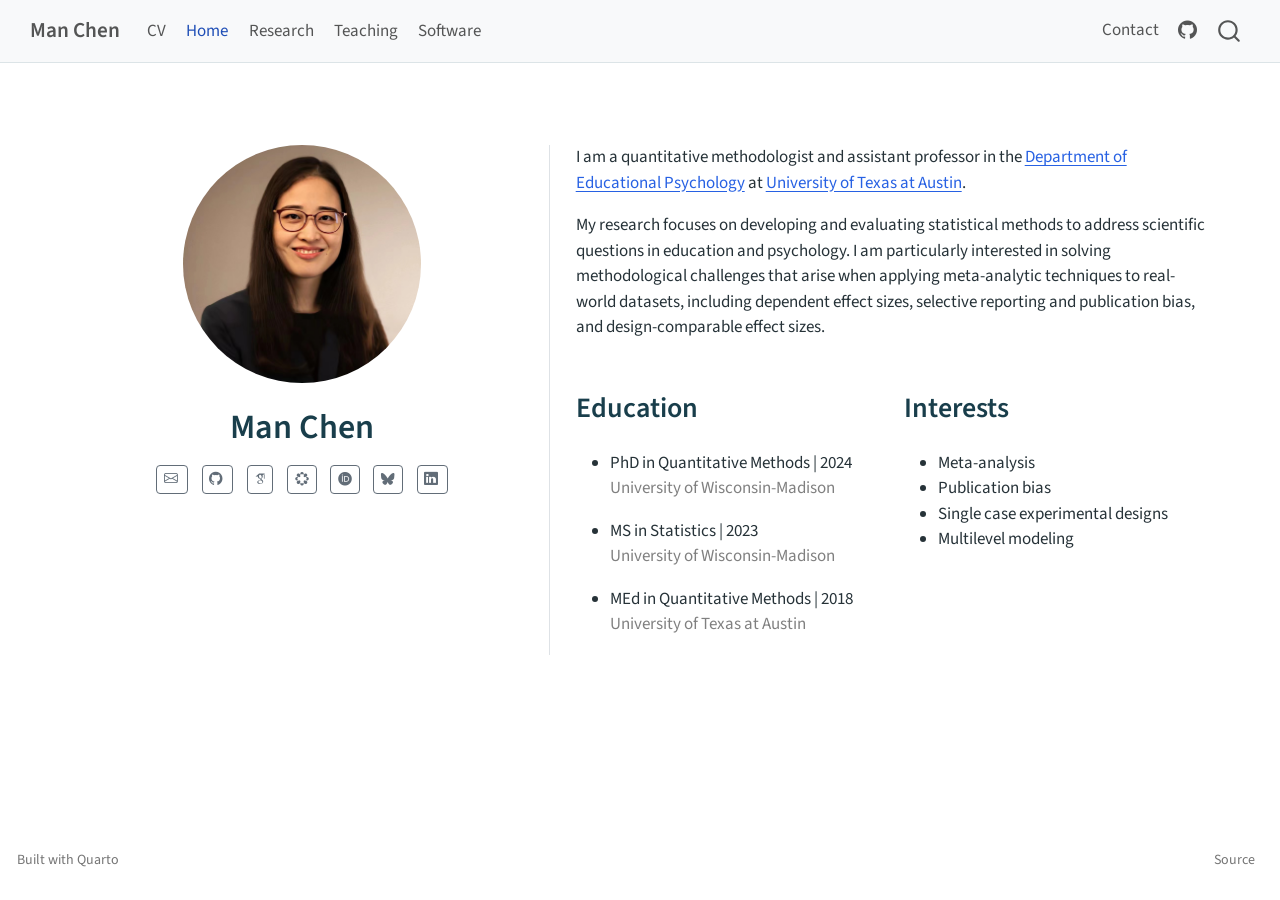
==== docs/index.html @ af0bc35f "Building the website." ====
<!DOCTYPE html>
<html xmlns="http://www.w3.org/1999/xhtml" lang="en" xml:lang="en"><head>

<meta charset="utf-8">
<meta name="generator" content="quarto-1.10.18">

<meta name="viewport" content="width=device-width, initial-scale=1.0, user-scalable=yes">


<title>Man Chen</title>
<style>
/* Default styles provided by pandoc.
** See https://pandoc.org/MANUAL.html#variables-for-html for config info.
*/
span.smallcaps{font-variant: small-caps;}
div.columns{display: flex; gap: 1.5em;}
div.column{flex: auto;}
@media screen {
div.columns{gap: min(4vw, 1.5em);}
div.column{overflow-x: auto;}
}
div.hanging-indent{margin-left: 1.5em; text-indent: -1.5em;}
ul.task-list{list-style: none;}
ul.task-list li input[type="checkbox"] {
  width: 0.8em;
  margin: 0 0.8em 0.2em -1em; /* quarto-specific, see https://github.com/quarto-dev/quarto-cli/issues/4556 */ 
  vertical-align: middle;
}
</style>


<script src="site_libs/quarto-nav/quarto-nav.js"></script>
<script src="site_libs/quarto-nav/headroom.min.js"></script>
<script src="site_libs/clipboard/clipboard.min.js"></script>
<script src="site_libs/quarto-search/autocomplete.umd.js"></script>
<script src="site_libs/quarto-search/fuse.min.js"></script>
<script src="site_libs/quarto-search/quarto-search.js"></script>
<meta name="quarto:offset" content="./">
<script src="site_libs/quarto-html/quarto.js" type="module"></script>
<script src="site_libs/quarto-html/tabsets/tabsets.js" type="module"></script>
<script src="site_libs/quarto-html/popper.min.js"></script>
<script src="site_libs/quarto-html/tippy.umd.min.js"></script>
<link href="site_libs/quarto-html/tippy.css" rel="stylesheet">
<link href="site_libs/quarto-html/quarto-syntax-highlighting-64a204ab8560d761af7679ceaba22944.css" rel="stylesheet" id="quarto-text-highlighting-styles">
<script src="site_libs/bootstrap/bootstrap.min.js"></script>
<link href="site_libs/bootstrap/bootstrap-icons.css" rel="stylesheet">
<link href="site_libs/bootstrap/bootstrap-ea1971949f186b5d7ecce1fd3cf000e4.min.css" rel="stylesheet" append-hash="true" id="quarto-bootstrap" data-mode="light">
<link href="site_libs/quarto-contrib/academicons-1.9.4/all.css" rel="stylesheet">
<link href="site_libs/quarto-contrib/academicons-1.9.4/size.css" rel="stylesheet">
<link href="site_libs/quarto-contrib/fontawesome6-6.7.2/all.min.css" rel="stylesheet">
<link href="site_libs/quarto-contrib/fontawesome6-6.7.2/latex-fontsize.css" rel="stylesheet">
<script id="quarto-search-options" type="application/json">{
  "location": "navbar",
  "copy-button": false,
  "collapse-after": 3,
  "panel-placement": "end",
  "type": "overlay",
  "limit": 50,
  "keyboard-shortcut": [
    "f",
    "/",
    "s"
  ],
  "show-item-context": false,
  "language": {
    "search-no-results-text": "No results",
    "search-matching-documents-text": "matching documents",
    "search-copy-link-title": "Copy link to search",
    "search-hide-matches-text": "Hide additional matches",
    "search-more-match-text": "more match in this document",
    "search-more-matches-text": "more matches in this document",
    "search-clear-button-title": "Clear",
    "search-text-placeholder": "",
    "search-detached-cancel-button-title": "Cancel",
    "search-submit-button-title": "Submit",
    "search-label": "Search"
  }
}</script>


<link rel="stylesheet" href="styles.css">
</head>

<body class="nav-fixed quarto-light">

<div id="quarto-search-results"></div>
  <header id="quarto-header" class="headroom fixed-top">
    <nav class="navbar navbar-expand-lg " data-bs-theme="dark">
      <div class="navbar-container container-fluid">
      <div class="navbar-brand-container mx-auto">
    <a class="navbar-brand" href="./index.html">
    <span class="navbar-title">Man Chen</span>
    </a>
  </div>
            <div id="quarto-search" class="" title="Search"></div>
          <button class="navbar-toggler" type="button" data-bs-toggle="collapse" data-bs-target="#navbarCollapse" aria-controls="navbarCollapse" role="menu" aria-expanded="false" aria-label="Toggle navigation" onclick="if (window.quartoToggleHeadroom) { window.quartoToggleHeadroom(); }">
  <span class="navbar-toggler-icon"></span>
</button>
          <div class="collapse navbar-collapse" id="navbarCollapse">
            <ul class="navbar-nav navbar-nav-scroll me-auto">
  <li class="nav-item">
    <a class="nav-link" href="./files/Chen-CV-Github.pdf"> 
<span class="menu-text">CV</span></a>
  </li>  
  <li class="nav-item">
    <a class="nav-link active" href="./index.html" aria-current="page"> 
<span class="menu-text">Home</span></a>
  </li>  
  <li class="nav-item">
    <a class="nav-link" href="./publications/index.html"> 
<span class="menu-text">Research</span></a>
  </li>  
  <li class="nav-item">
    <a class="nav-link" href="./teaching/index.html"> 
<span class="menu-text">Teaching</span></a>
  </li>  
  <li class="nav-item">
    <a class="nav-link" href="./software/index.html"> 
<span class="menu-text">Software</span></a>
  </li>  
</ul>
            <ul class="navbar-nav navbar-nav-scroll ms-auto">
  <li class="nav-item">
    <a class="nav-link" href="./contact.html"> 
<span class="menu-text">Contact</span></a>
  </li>  
  <li class="nav-item compact">
    <a class="nav-link" href="https://github.com/manchen07"> <i class="bi bi-github" role="img" aria-label="GitHub profile">
</i> 
<span class="menu-text"></span></a>
  </li>  
</ul>
          </div> <!-- /navcollapse -->
            <div class="quarto-navbar-tools">
</div>
      </div> <!-- /container-fluid -->
    </nav>
</header>
<!-- content -->
<div id="quarto-content" class="quarto-container page-columns page-rows-contents page-layout-full page-navbar">
<!-- sidebar -->
<!-- margin-sidebar -->
    
<!-- main -->
<main class="content column-page" id="quarto-document-content">




<div class="quarto-about-trestles column-page">
  <div class="about-entity">
    <img src="chen.jpg" class="about-image
  round " style="height: 14em; width: 14em;">
<header id="title-block-header" class="quarto-title-block default">
<div class="quarto-title">
<h1 class="title">Man Chen</h1>
</div>
<div class="quarto-title-meta column-page">
  </div>
</header>
    <div class="about-links">
  <a href="mailto:man.chen@austin.utexas.edu" class="about-link" rel="" target="">
    <i class="bi bi-envelope"></i>
     <span class="about-link-text"></span>
  </a>
  <a href="https://github.com/manchen07" class="about-link" rel="" target="">
    <i class="bi bi-github"></i>
     <span class="about-link-text"></span>
  </a>
  <a href="https://scholar.google.com/citations?user=p9uPycYAAAAJ" class="about-link" rel="" target="">
     <span class="about-link-text"><i class="ai  ai-google-scholar" aria-label="google-scholar"></i></span>
  </a>
  <a href="https://osf.io/cz7q9/" class="about-link" rel="" target="">
     <span class="about-link-text"><i class="ai  ai-osf" aria-label="osf"></i></span>
  </a>
  <a href="https://orcid.org/0000-0002-8202-393X" class="about-link" rel="" target="">
     <span class="about-link-text"><i class="ai  ai-orcid" aria-label="orcid"></i></span>
  </a>
  <a href="https://bsky.app/profile/man-chen.bsky.social" class="about-link" rel="" target="">
     <span class="about-link-text"><i class="fa-brands fa-bluesky" aria-label="bluesky"></i></span>
  </a>
  <a href="https://www.linkedin.com/in/man-chen-256b32138" class="about-link" rel="" target="">
    <i class="bi bi-linkedin"></i>
     <span class="about-link-text"></span>
  </a>
</div>
  </div>
  <div class="about-contents"><div id="about">
<p>I am a quantitative methodologist and assistant professor in the <a href="https://education.utexas.edu/departments/educational-psychology/">Department of Educational Psychology</a> at <a href="https://www.utexas.edu/">University of Texas at Austin</a>.</p>
<p>My research focuses on developing and evaluating statistical methods to address scientific questions in education and psychology. I am particularly interested in solving methodological challenges that arise when applying meta-analytic techniques to real-world datasets, including dependent effect sizes, selective reporting and publication bias, and design-comparable effect sizes.</p>
<div class="grid">
<section id="education" class="level2 g-col-6">
<h2 data-anchor-id="education">Education</h2>
<ul>
<li><p>PhD in Quantitative Methods | 2024 <br> <span style="color:gray;">University of Wisconsin-Madison</span></p></li>
<li><p>MS in Statistics | 2023 <br> <span style="color:gray;">University of Wisconsin-Madison</span></p></li>
<li><p>MEd in Quantitative Methods | 2018 <br> <span style="color:gray;">University of Texas at Austin</span></p></li>
</ul>
</section>
<section id="interests" class="level2 g-col-6">
<h2 data-anchor-id="interests">Interests</h2>
<ul>
<li>Meta-analysis</li>
<li>Publication bias</li>
<li>Single case experimental designs</li>
<li>Multilevel modeling</li>
</ul>
</section>
</div>
</div></div>
</div>





</main> <!-- /main -->
<script id="quarto-html-after-body" type="application/javascript">
  window.document.addEventListener("DOMContentLoaded", function (event) {
    const isCodeAnnotation = (el) => {
      for (const clz of el.classList) {
        if (clz.startsWith('code-annotation-')) {                     
          return true;
        }
      }
      return false;
    }
    const onCopySuccess = function(e) {
      // button target
      const button = e.trigger;
      // don't keep focus
      button.blur();
      // flash "checked"
      button.classList.add('code-copy-button-checked');
      var currentTitle = button.getAttribute("title");
      button.setAttribute("title", "Copied!");
      let tooltip;
      if (window.bootstrap) {
        button.setAttribute("data-bs-toggle", "tooltip");
        button.setAttribute("data-bs-placement", "left");
        button.setAttribute("data-bs-title", "Copied!");
        tooltip = new bootstrap.Tooltip(button, 
          { trigger: "manual", 
            customClass: "code-copy-button-tooltip",
            offset: [0, -8]});
        tooltip.show();    
      }
      setTimeout(function() {
        if (tooltip) {
          tooltip.hide();
          button.removeAttribute("data-bs-title");
          button.removeAttribute("data-bs-toggle");
          button.removeAttribute("data-bs-placement");
        }
        button.setAttribute("title", currentTitle);
        button.classList.remove('code-copy-button-checked');
      }, 1000);
      // clear code selection
      e.clearSelection();
    }
    const getTextToCopy = function(trigger) {
      const outerScaffold = trigger.parentElement.cloneNode(true);
      const codeEl = outerScaffold.querySelector('code');
      for (const childEl of codeEl.children) {
        if (isCodeAnnotation(childEl)) {
          childEl.remove();
        }
      }
      return codeEl.innerText;
    }
    const clipboard = new window.ClipboardJS('.code-copy-button:not([data-in-quarto-modal])', {
      text: getTextToCopy
    });
    clipboard.on('success', onCopySuccess);
    if (window.document.getElementById('quarto-embedded-source-code-modal')) {
      const clipboardModal = new window.ClipboardJS('.code-copy-button[data-in-quarto-modal]', {
        text: getTextToCopy,
        container: window.document.getElementById('quarto-embedded-source-code-modal')
      });
      clipboardModal.on('success', onCopySuccess);
    }
      var localhostRegex = new RegExp(/^(?:http|https):\/\/localhost\:?[0-9]*\//);
      var mailtoRegex = new RegExp(/^mailto:/);
        var filterRegex = new RegExp("https:\/\/manchen07\.github\.io\/manchen\/");
      var isInternal = (href) => {
          return filterRegex.test(href) || localhostRegex.test(href) || mailtoRegex.test(href);
      }
      // Inspect non-navigation links and adorn them if external
     var links = window.document.querySelectorAll('a[href]:not(.nav-link):not(.navbar-brand):not(.toc-action):not(.sidebar-link):not(.sidebar-item-toggle):not(.pagination-link):not(.no-external):not([aria-hidden]):not(.dropdown-item):not(.quarto-navigation-tool):not(.about-link)');
      for (var i=0; i<links.length; i++) {
        const link = links[i];
        if (!isInternal(link.href)) {
          // undo the damage that might have been done by quarto-nav.js in the case of
          // links that we want to consider external
          if (link.dataset.originalHref !== undefined) {
            link.href = link.dataset.originalHref;
          }
            // target, if specified
            link.setAttribute("target", "_blank");
            if (link.getAttribute("rel") === null) {
              link.setAttribute("rel", "noopener");
            }
        }
      }
    function tippyHover(el, contentFn, onTriggerFn, onUntriggerFn) {
      const config = {
        allowHTML: true,
        maxWidth: 500,
        delay: 100,
        arrow: false,
        appendTo: function(el) {
            return el.parentElement;
        },
        interactive: true,
        interactiveBorder: 10,
        theme: 'quarto',
        placement: 'bottom-start',
      };
      if (contentFn) {
        config.content = contentFn;
      }
      if (onTriggerFn) {
        config.onTrigger = onTriggerFn;
      }
      if (onUntriggerFn) {
        config.onUntrigger = onUntriggerFn;
      }
      window.tippy(el, config); 
    }
    const noterefs = window.document.querySelectorAll('a[role="doc-noteref"]');
    for (var i=0; i<noterefs.length; i++) {
      const ref = noterefs[i];
      tippyHover(ref, function() {
        // use id or data attribute instead here
        let href = ref.getAttribute('data-footnote-href') || ref.getAttribute('href');
        try { href = new URL(href).hash; } catch {}
        const id = href.replace(/^#\/?/, "");
        const note = window.document.getElementById(id);
        if (note) {
          return note.innerHTML;
        } else {
          return "";
        }
      });
    }
    const xrefs = window.document.querySelectorAll('a.quarto-xref');
    const processXRef = (id, note) => {
      // Strip column container classes
      const stripColumnClz = (el) => {
        el.classList.remove("page-full", "page-columns");
        if (el.children) {
          for (const child of el.children) {
            stripColumnClz(child);
          }
        }
      }
      stripColumnClz(note)
      if (id === null || id.startsWith('sec-')) {
        // Special case sections, only their first couple elements
        const container = document.createElement("div");
        if (note.children && note.children.length > 2) {
          container.appendChild(note.children[0].cloneNode(true));
          for (let i = 1; i < note.children.length; i++) {
            const child = note.children[i];
            if (child.tagName === "P" && child.innerText === "") {
              continue;
            } else {
              container.appendChild(child.cloneNode(true));
              break;
            }
          }
          if (window.Quarto?.typesetMath) {
            window.Quarto.typesetMath(container);
          }
          return container.innerHTML
        } else {
          if (window.Quarto?.typesetMath) {
            window.Quarto.typesetMath(note);
          }
          return note.innerHTML;
        }
      } else {
        // Remove any anchor links if they are present
        const anchorLink = note.querySelector('a.anchorjs-link');
        if (anchorLink) {
          anchorLink.remove();
        }
        if (window.Quarto?.typesetMath) {
          window.Quarto.typesetMath(note);
        }
        if (note.classList.contains("callout")) {
          return note.outerHTML;
        } else {
          return note.innerHTML;
        }
      }
    }
    for (var i=0; i<xrefs.length; i++) {
      const xref = xrefs[i];
      tippyHover(xref, undefined, function(instance) {
        instance.disable();
        let url = xref.getAttribute('href');
        let hash = undefined; 
        if (url.startsWith('#')) {
          hash = url;
        } else {
          try { hash = new URL(url).hash; } catch {}
        }
        if (hash) {
          const id = hash.replace(/^#\/?/, "");
          const note = window.document.getElementById(id);
          if (note !== null) {
            try {
              const html = processXRef(id, note.cloneNode(true));
              instance.setContent(html);
            } finally {
              instance.enable();
              instance.show();
            }
          } else {
            // See if we can fetch this
            fetch(url.split('#')[0])
            .then(res => res.text())
            .then(html => {
              const parser = new DOMParser();
              const htmlDoc = parser.parseFromString(html, "text/html");
              const note = htmlDoc.getElementById(id);
              if (note !== null) {
                const html = processXRef(id, note);
                instance.setContent(html);
              } 
            }).finally(() => {
              instance.enable();
              instance.show();
            });
          }
        } else {
          // See if we can fetch a full url (with no hash to target)
          // This is a special case and we should probably do some content thinning / targeting
          fetch(url)
          .then(res => res.text())
          .then(html => {
            const parser = new DOMParser();
            const htmlDoc = parser.parseFromString(html, "text/html");
            const note = htmlDoc.querySelector('main.content');
            if (note !== null) {
              // This should only happen for chapter cross references
              // (since there is no id in the URL)
              // remove the first header
              if (note.children.length > 0 && note.children[0].tagName === "HEADER") {
                note.children[0].remove();
              }
              const html = processXRef(null, note);
              instance.setContent(html);
            } 
          }).finally(() => {
            instance.enable();
            instance.show();
          });
        }
      }, function(instance) {
      });
    }
        let selectedAnnoteEl;
        const selectorForAnnotation = ( cell, annotation) => {
          let cellAttr = 'data-code-cell="' + cell + '"';
          let lineAttr = 'data-code-annotation="' +  annotation + '"';
          const selector = 'span[' + cellAttr + '][' + lineAttr + ']';
          return selector;
        }
        const selectCodeLines = (annoteEl) => {
          const doc = window.document;
          const targetCell = annoteEl.getAttribute("data-target-cell");
          const targetAnnotation = annoteEl.getAttribute("data-target-annotation");
          const annoteSpan = window.document.querySelector(selectorForAnnotation(targetCell, targetAnnotation));
          const lines = annoteSpan.getAttribute("data-code-lines").split(",");
          const lineIds = lines.map((line) => {
            return targetCell + "-" + line;
          })
          let top = null;
          let height = null;
          let parent = null;
          if (lineIds.length > 0) {
              //compute the position of the single el (top and bottom and make a div)
              const el = window.document.getElementById(lineIds[0]);
              top = el.offsetTop;
              height = el.offsetHeight;
              parent = el.parentElement.parentElement;
            if (lineIds.length > 1) {
              const lastEl = window.document.getElementById(lineIds[lineIds.length - 1]);
              const bottom = lastEl.offsetTop + lastEl.offsetHeight;
              height = bottom - top;
            }
            if (top !== null && height !== null && parent !== null) {
              // cook up a div (if necessary) and position it 
              let div = window.document.getElementById("code-annotation-line-highlight");
              if (div === null) {
                div = window.document.createElement("div");
                div.setAttribute("id", "code-annotation-line-highlight");
                div.style.position = 'absolute';
                parent.appendChild(div);
              }
              div.style.top = top - 2 + "px";
              div.style.height = height + 4 + "px";
              div.style.left = 0;
              let gutterDiv = window.document.getElementById("code-annotation-line-highlight-gutter");
              if (gutterDiv === null) {
                gutterDiv = window.document.createElement("div");
                gutterDiv.setAttribute("id", "code-annotation-line-highlight-gutter");
                gutterDiv.style.position = 'absolute';
                const codeCell = window.document.getElementById(targetCell);
                const gutter = codeCell.querySelector('.code-annotation-gutter');
                gutter.appendChild(gutterDiv);
              }
              gutterDiv.style.top = top - 2 + "px";
              gutterDiv.style.height = height + 4 + "px";
            }
            selectedAnnoteEl = annoteEl;
          }
        };
        const unselectCodeLines = () => {
          const elementsIds = ["code-annotation-line-highlight", "code-annotation-line-highlight-gutter"];
          elementsIds.forEach((elId) => {
            const div = window.document.getElementById(elId);
            if (div) {
              div.remove();
            }
          });
          selectedAnnoteEl = undefined;
        };
          // Handle positioning of the toggle
      window.addEventListener(
        "resize",
        throttle(() => {
          elRect = undefined;
          if (selectedAnnoteEl) {
            selectCodeLines(selectedAnnoteEl);
          }
        }, 10)
      );
      function throttle(fn, ms) {
      let throttle = false;
      let timer;
        return (...args) => {
          if(!throttle) { // first call gets through
              fn.apply(this, args);
              throttle = true;
          } else { // all the others get throttled
              if(timer) clearTimeout(timer); // cancel #2
              timer = setTimeout(() => {
                fn.apply(this, args);
                timer = throttle = false;
              }, ms);
          }
        };
      }
        // Attach click handler to the DT
        const annoteDls = window.document.querySelectorAll('dt[data-target-cell]');
        for (const annoteDlNode of annoteDls) {
          annoteDlNode.addEventListener('click', (event) => {
            const clickedEl = event.target;
            if (clickedEl !== selectedAnnoteEl) {
              unselectCodeLines();
              const activeEl = window.document.querySelector('dt[data-target-cell].code-annotation-active');
              if (activeEl) {
                activeEl.classList.remove('code-annotation-active');
              }
              selectCodeLines(clickedEl);
              clickedEl.classList.add('code-annotation-active');
            } else {
              // Unselect the line
              unselectCodeLines();
              clickedEl.classList.remove('code-annotation-active');
            }
          });
        }
    const findCites = (el) => {
      const parentEl = el.parentElement;
      if (parentEl) {
        const cites = parentEl.dataset.cites;
        if (cites) {
          return {
            el,
            cites: cites.split(' ')
          };
        } else {
          return findCites(el.parentElement)
        }
      } else {
        return undefined;
      }
    };
    var bibliorefs = window.document.querySelectorAll('a[role="doc-biblioref"]');
    for (var i=0; i<bibliorefs.length; i++) {
      const ref = bibliorefs[i];
      const citeInfo = findCites(ref);
      if (citeInfo) {
        tippyHover(citeInfo.el, function() {
          var popup = window.document.createElement('div');
          citeInfo.cites.forEach(function(cite) {
            var citeDiv = window.document.createElement('div');
            citeDiv.classList.add('hanging-indent');
            citeDiv.classList.add('csl-entry');
            var biblioDiv = window.document.getElementById('ref-' + cite);
            if (biblioDiv) {
              citeDiv.innerHTML = biblioDiv.innerHTML;
            }
            popup.appendChild(citeDiv);
          });
          return popup.innerHTML;
        });
      }
    }
  });
  </script>
</div> <!-- /content -->
<footer class="footer">
  <div class="nav-footer">
    <div class="nav-footer-left">
<p>Built with Quarto</p>
</div>   
    <div class="nav-footer-center">
      &nbsp;
    </div>
    <div class="nav-footer-right">
      <ul class="footer-items list-unstyled">
    <li class="nav-item">
    <a class="nav-link" href="https://github.com/manchen07/manchen">
<p>Source</p>
</a>
  </li>  
</ul>
    </div>
  </div>
</footer>




</body></html>
---- docs/site_libs/quarto-html/tippy.css ----
.tippy-box[data-animation=fade][data-state=hidden]{opacity:0}[data-tippy-root]{max-width:calc(100vw - 10px)}.tippy-box{position:relative;background-color:#333;color:#fff;border-radius:4px;font-size:14px;line-height:1.4;white-space:normal;outline:0;transition-property:transform,visibility,opacity}.tippy-box[data-placement^=top]>.tippy-arrow{bottom:0}.tippy-box[data-placement^=top]>.tippy-arrow:before{bottom:-7px;left:0;border-width:8px 8px 0;border-top-color:initial;transform-origin:center top}.tippy-box[data-placement^=bottom]>.tippy-arrow{top:0}.tippy-box[data-placement^=bottom]>.tippy-arrow:before{top:-7px;left:0;border-width:0 8px 8px;border-bottom-color:initial;transform-origin:center bottom}.tippy-box[data-placement^=left]>.tippy-arrow{right:0}.tippy-box[data-placement^=left]>.tippy-arrow:before{border-width:8px 0 8px 8px;border-left-color:initial;right:-7px;transform-origin:center left}.tippy-box[data-placement^=right]>.tippy-arrow{left:0}.tippy-box[data-placement^=right]>.tippy-arrow:before{left:-7px;border-width:8px 8px 8px 0;border-right-color:initial;transform-origin:center right}.tippy-box[data-inertia][data-state=visible]{transition-timing-function:cubic-bezier(.54,1.5,.38,1.11)}.tippy-arrow{width:16px;height:16px;color:#333}.tippy-arrow:before{content:"";position:absolute;border-color:transparent;border-style:solid}.tippy-content{position:relative;padding:5px 9px;z-index:1}
---- docs/site_libs/quarto-html/quarto-syntax-highlighting-64a204ab8560d761af7679ceaba22944.css ----
/* quarto syntax highlight colors */
:root {
  --quarto-hl-ot-color: #003B4F;
  --quarto-hl-at-color: #657422;
  --quarto-hl-ss-color: #20794D;
  --quarto-hl-an-color: #5E5E5E;
  --quarto-hl-fu-color: #4758AB;
  --quarto-hl-st-color: #20794D;
  --quarto-hl-cf-color: #003B4F;
  --quarto-hl-op-color: #5E5E5E;
  --quarto-hl-er-color: #AD0000;
  --quarto-hl-bn-color: #AD0000;
  --quarto-hl-al-color: #AD0000;
  --quarto-hl-va-color: #111111;
  --quarto-hl-bu-color: inherit;
  --quarto-hl-ex-color: inherit;
  --quarto-hl-pp-color: #AD0000;
  --quarto-hl-in-color: #5E5E5E;
  --quarto-hl-vs-color: #20794D;
  --quarto-hl-wa-color: #5E5E5E;
  --quarto-hl-do-color: #5E5E5E;
  --quarto-hl-im-color: #00769E;
  --quarto-hl-ch-color: #20794D;
  --quarto-hl-dt-color: #AD0000;
  --quarto-hl-fl-color: #AD0000;
  --quarto-hl-co-color: #5E5E5E;
  --quarto-hl-cv-color: #5E5E5E;
  --quarto-hl-cn-color: #8f5902;
  --quarto-hl-sc-color: #5E5E5E;
  --quarto-hl-dv-color: #AD0000;
  --quarto-hl-kw-color: #003B4F;
}

/* other quarto variables */
:root {
  --quarto-font-monospace: SFMono-Regular, Menlo, Monaco, Consolas, "Liberation Mono", "Courier New", monospace;
}

/* syntax highlight based on Pandoc's rules */
pre > code.sourceCode > span {
  color: #003B4F;
}

code.sourceCode > span {
  color: #003B4F;
}

div.sourceCode,
div.sourceCode pre.sourceCode {
  color: #003B4F;
}

/* Normal */
code span {
  color: #003B4F;
}

/* Alert */
code span.al {
  color: #AD0000;
  font-style: inherit;
}

/* Annotation */
code span.an {
  color: #5E5E5E;
  font-style: inherit;
}

/* Attribute */
code span.at {
  color: #657422;
  font-style: inherit;
}

/* BaseN */
code span.bn {
  color: #AD0000;
  font-style: inherit;
}

/* BuiltIn */
code span.bu {
  font-style: inherit;
}

/* ControlFlow */
code span.cf {
  color: #003B4F;
  font-weight: bold;
  font-style: inherit;
}

/* Char */
code span.ch {
  color: #20794D;
  font-style: inherit;
}

/* Constant */
code span.cn {
  color: #8f5902;
  font-style: inherit;
}

/* Comment */
code span.co {
  color: #5E5E5E;
  font-style: inherit;
}

/* CommentVar */
code span.cv {
  color: #5E5E5E;
  font-style: italic;
}

/* Documentation */
code span.do {
  color: #5E5E5E;
  font-style: italic;
}

/* DataType */
code span.dt {
  color: #AD0000;
  font-style: inherit;
}

/* DecVal */
code span.dv {
  color: #AD0000;
  font-style: inherit;
}

/* Error */
code span.er {
  color: #AD0000;
  font-style: inherit;
}

/* Extension */
code span.ex {
  font-style: inherit;
}

/* Float */
code span.fl {
  color: #AD0000;
  font-style: inherit;
}

/* Function */
code span.fu {
  color: #4758AB;
  font-style: inherit;
}

/* Import */
code span.im {
  color: #00769E;
  font-style: inherit;
}

/* Information */
code span.in {
  color: #5E5E5E;
  font-style: inherit;
}

/* Keyword */
code span.kw {
  color: #003B4F;
  font-weight: bold;
  font-style: inherit;
}

/* Operator */
code span.op {
  color: #5E5E5E;
  font-style: inherit;
}

/* Other */
code span.ot {
  color: #003B4F;
  font-style: inherit;
}

/* Preprocessor */
code span.pp {
  color: #AD0000;
  font-style: inherit;
}

/* SpecialChar */
code span.sc {
  color: #5E5E5E;
  font-style: inherit;
}

/* SpecialString */
code span.ss {
  color: #20794D;
  font-style: inherit;
}

/* String */
code span.st {
  color: #20794D;
  font-style: inherit;
}

/* Variable */
code span.va {
  color: #111111;
  font-style: inherit;
}

/* VerbatimString */
code span.vs {
  color: #20794D;
  font-style: inherit;
}

/* Warning */
code span.wa {
  color: #5E5E5E;
  font-style: italic;
}

.prevent-inlining {
  content: "</";
}

/*# sourceMappingURL=9d8d5bb603a83b8298b89080a598c93b.css.map */
---- docs/site_libs/quarto-contrib/academicons-1.9.4/all.css ----
/*
 *  Academicons 1.9.4 by James Walsh (https://github.com/jpswalsh) and Katja Bercic (https://github.com/katjabercic)
 *  Fonts generated using FontForge - https://fontforge.org
 *  Square icons designed to be used alongside Font Awesome square icons - https://fortawesome.github.io/Font-Awesome/
 *  Licenses - Font: SIL OFL 1.1, CSS: MIT License
 */
@font-face {
  font-family: 'Academicons';
  font-style: normal;
  font-weight: 400;
  font-display: block;
  src: url('1e21o67/academicons.eot');
  src: url('1e21o67/academicons.eot') format('embedded-opentype'),
    url('1e21o67/academicons.ttf') format('truetype'),
    url('1e21o67/academicons.woff') format('woff'),
    url('1e21o67/academicons.svg') format('svg');
}

.ai {
  font-family: 'Academicons';
  font-weight: 400;
  -moz-osx-font-smoothing: grayscale;
  -webkit-font-smoothing: antialiased;
  display: inline-block;
  font-style: normal;
  font-variant: normal;
  text-rendering: auto;
  line-height: 1;
}

.ai-academia:before {
  content: "\e9af";
}

.ai-academia-square:before {
  content: "\e93d";
}

.ai-acclaim:before {
  content: "\e92e";
}

.ai-acclaim-square:before {
  content: "\e93a";
}

.ai-acm:before {
  content: "\e93c";
}

.ai-acm-square:before {
  content: "\e95d";
}

.ai-acmdl:before {
  content: "\e96a";
}

.ai-acmdl-square:before {
  content: "\e9d3";
}

.ai-ads:before {
  content: "\e9cb";
}

.ai-ads-square:before {
  content: "\e94a";
}

.ai-africarxiv:before {
  content: "\e91b";
}

.ai-africarxiv-square:before {
  content: "\e90b";
}

.ai-archive:before {
  content: "\e955";
}

.ai-archive-square:before {
  content: "\e956";
}

.ai-arxiv:before {
  content: "\e974";
}

.ai-arxiv-square:before {
  content: "\e9a6";
}

.ai-biorxiv:before {
  content: "\e9a2";
}

.ai-biorxiv-square:before {
  content: "\e98b";
}

.ai-ceur:before {
  content: "\e96d";
}

.ai-ceur-square:before {
  content: "\e92f";
}

.ai-ciencia-vitae:before {
  content: "\e912";
}

.ai-ciencia-vitae-square:before {
  content: "\e913";
}

.ai-clarivate:before {
  content: "\e924";
}

.ai-clarivate-square:before {
  content: "\e925";
}

.ai-closed-access:before {
  content: "\e942";
}

.ai-closed-access-square:before {
  content: "\e943";
}

.ai-conversation:before {
  content: "\e94c";
}

.ai-conversation-square:before {
  content: "\e915";
}

.ai-coursera:before {
  content: "\e95f";
}

.ai-coursera-square:before {
  content: "\e97f";
}

.ai-crossref:before {
  content: "\e918";
}

.ai-crossref-square:before {
  content: "\e919";
}

.ai-cv:before {
  content: "\e9a5";
}

.ai-cv-square:before {
  content: "\e90a";
}

.ai-datacite:before {
  content: "\e91c";
}

.ai-datacite-square:before {
  content: "\e91d";
}

.ai-dataverse:before {
  content: "\e9f7";
}

.ai-dataverse-square:before {
  content: "\e9e4";
}

.ai-dblp:before {
  content: "\e94f";
}

.ai-dblp-square:before {
  content: "\e93f";
}

.ai-depsy:before {
  content: "\e97a";
}

.ai-depsy-square:before {
  content: "\e94b";
}

.ai-doi:before {
  content: "\e97e";
}

.ai-doi-square:before {
  content: "\e98f";
}

.ai-dryad:before {
  content: "\e97c";
}

.ai-dryad-square:before {
  content: "\e98c";
}

.ai-elsevier:before {
  content: "\e961";
}

.ai-elsevier-square:before {
  content: "\e910";
}

.ai-figshare:before {
  content: "\e981";
}

.ai-figshare-square:before {
  content: "\e9e7";
}

.ai-google-scholar:before {
  content: "\e9d4";
}

.ai-google-scholar-square:before {
  content: "\e9f9";
}

.ai-hal:before {
  content: "\e92c";
}

.ai-hal-square:before {
  content: "\e92d";
}

.ai-hypothesis:before {
  content: "\e95a";
}

.ai-hypothesis-square:before {
  content: "\e95b";
}

.ai-ideas-repec:before {
  content: "\e9ed";
}

.ai-ideas-repec-square:before {
  content: "\e9f8";
}

.ai-ieee:before {
  content: "\e929";
}

.ai-ieee-square:before {
  content: "\e9b9";
}

.ai-impactstory:before {
  content: "\e9cf";
}

.ai-impactstory-square:before {
  content: "\e9aa";
}

.ai-inaturalist:before {
  content: "\e900";
}

.ai-inaturalist-square:before {
  content: "\e901";
}

.ai-inpn:before {
  content: "\e902";
}

.ai-inpn-square:before {
  content: "\e903";
}

.ai-inspire:before {
  content: "\e9e9";
}

.ai-inspire-square:before {
  content: "\e9fe";
}

.ai-isidore:before {
  content: "\e936";
}

.ai-isidore-square:before {
  content: "\e954";
}

.ai-isni:before {
  content: "\e957";
}

.ai-isni-square:before {
  content: "\e958";
}

.ai-jstor:before {
  content: "\e938";
}

.ai-jstor-square:before {
  content: "\e944";
}

.ai-lattes:before {
  content: "\e9b3";
}

.ai-lattes-square:before {
  content: "\e99c";
}

.ai-mathoverflow:before {
  content: "\e9f6";
}

.ai-mathoverflow-square:before {
  content: "\e97b";
}

.ai-mendeley:before {
  content: "\e9f0";
}

.ai-mendeley-square:before {
  content: "\e9f3";
}

.ai-moodle:before {
  content: "\e907";
}

.ai-moodle-square:before {
  content: "\e908";
}

.ai-mtmt:before {
  content: "\e950";
}

.ai-mtmt-square:before {
  content: "\e951";
}

.ai-nakala:before {
  content: "\e940";
}

.ai-nakala-square:before {
  content: "\e941";
}

.ai-obp:before {
  content: "\e92a";
}

.ai-obp-square:before {
  content: "\e92b";
}

.ai-open-access:before {
  content: "\e939";
}

.ai-open-access-square:before {
  content: "\e9f4";
}

.ai-open-data:before {
  content: "\e966";
}

.ai-open-data-square:before {
  content: "\e967";
}

.ai-open-materials:before {
  content: "\e968";
}

.ai-open-materials-square:before {
  content: "\e969";
}

.ai-openedition:before {
  content: "\e946";
}

.ai-openedition-square:before {
  content: "\e947";
}

.ai-orcid:before {
  content: "\e9d9";
}

.ai-orcid-square:before {
  content: "\e9c3";
}

.ai-osf:before {
  content: "\e9ef";
}

.ai-osf-square:before {
  content: "\e931";
}

.ai-overleaf:before {
  content: "\e914";
}

.ai-overleaf-square:before {
  content: "\e98d";
}

.ai-philpapers:before {
  content: "\e98a";
}

.ai-philpapers-square:before {
  content: "\e96f";
}

.ai-piazza:before {
  content: "\e99a";
}

.ai-piazza-square:before {
  content: "\e90c";
}

.ai-preregistered:before {
  content: "\e906";
}

.ai-preregistered-square:before {
  content: "\e96b";
}

.ai-protocols:before {
  content: "\e952";
}

.ai-protocols-square:before {
  content: "\e953";
}

.ai-psyarxiv:before {
  content: "\e90e";
}

.ai-psyarxiv-square:before {
  content: "\e90f";
}

.ai-publons:before {
  content: "\e937";
}

.ai-publons-square:before {
  content: "\e94e";
}

.ai-pubmed:before {
  content: "\e99f";
}

.ai-pubmed-square:before {
  content: "\e97d";
}

.ai-pubpeer:before {
  content: "\e922";
}

.ai-pubpeer-square:before {
  content: "\e923";
}

.ai-researcherid:before {
  content: "\e91a";
}

.ai-researcherid-square:before {
  content: "\e95c";
}

.ai-researchgate:before {
  content: "\e95e";
}

.ai-researchgate-square:before {
  content: "\e99e";
}

.ai-ror:before {
  content: "\e948";
}

.ai-ror-square:before {
  content: "\e949";
}

.ai-sci-hub:before {
  content: "\e959";
}

.ai-sci-hub-square:before {
  content: "\e905";
}

.ai-scirate:before {
  content: "\e98e";
}

.ai-scirate-square:before {
  content: "\e99d";
}

.ai-scopus:before {
  content: "\e91e";
}

.ai-scopus-square:before {
  content: "\e91f";
}

.ai-semantic-scholar:before {
  content: "\e96e";
}

.ai-semantic-scholar-square:before {
  content: "\e96c";
}

.ai-springer:before {
  content: "\e928";
}

.ai-springer-square:before {
  content: "\e99b";
}

.ai-ssrn:before {
  content: "\e916";
}

.ai-ssrn-square:before {
  content: "\e917";
}

.ai-stackoverflow:before {
  content: "\e920";
}

.ai-stackoverflow-square:before {
  content: "\e921";
}

.ai-viaf:before {
  content: "\e933";
}

.ai-viaf-square:before {
  content: "\e934";
}

.ai-wiley:before {
  content: "\e926";
}

.ai-wiley-square:before {
  content: "\e927";
}

.ai-zenodo:before {
  content: "\e911";
}

.ai-zotero:before {
  content: "\e962";
}

.ai-zotero-square:before {
  content: "\e932";
}

/*  Duplication of the FontAwesome style classes using 'ai' in place of 'fa'. */
.ai-lg {
  font-size: 1.33333em;
  line-height: 0.75em;
  vertical-align: -.0667em;
}

.ai-xs {
  font-size: .75em;
}

.ai-sm {
  font-size: .875em;
}

.ai-1x {
  font-size: 1em;
}

.ai-2x {
  font-size: 2em;
}

.ai-3x {
  font-size: 3em;
}

.ai-4x {
  font-size: 4em;
}

.ai-5x {
  font-size: 5em;
}

.ai-6x {
  font-size: 6em;
}

.ai-7x {
  font-size: 7em;
}

.ai-8x {
  font-size: 8em;
}

.ai-9x {
  font-size: 9em;
}

.ai-10x {
  font-size: 10em;
}

.ai-fw {
  text-align: center;
  width: 1.25em;
}

.ai-ul {
  list-style-type: none;
  margin-left: 2.5em;
  padding-left: 0;
}

.ai-ul>li {
  position: relative;
}

.ai-li {
  left: -2em;
  position: absolute;
  text-align: center;
  width: 2em;
  line-height: inherit;
}

.ai-border {
  border: solid 0.08em #eee;
  border-radius: .1em;
  padding: .2em .25em .15em;
}

.ai-pull-left {
  float: left;
}

.ai-pull-right {
  float: right;
}

.ai.ai-pull-left {
  margin-right: .3em;
}

.ai.ai-pull-right {
  margin-right: .3em;
}

.ai-stack {
  display: inline-block;
  height: 2em;
  line-height: 2em;
  position: relative;
  vertical-align: middle;
  width: 2.5em;
}

.ai-stack-1x,
.ai-stack-2x {
  left: 0;
  position: absolute;
  text-align: center;
  width: 100%;
}

.ai-stack-1x {
  line-height: inherit;
}

.ai-stack-2x {
  font-size: 2em;
}

.ai-inverse {
  color: #fff;
}
---- docs/site_libs/quarto-contrib/academicons-1.9.4/size.css ----
.ai-tiny {
  font-size: 0.5em;
}

.ai-scriptsize {
  font-size: 0.7em;
}

.ai-footnotesize {
  font-size: 0.8em;
}

.ai-small {
  font-size: 0.9em;
}

.ai-normalsize {
  font-size: 1em;
}

.ai-large {
  font-size: 1.2em;
}

.ai-Large {
  font-size: 1.5em;
}

.ai-LARGE {
  font-size: 1.75em;
}

.ai-huge {
  font-size: 2em;
}

.ai-Huge {
  font-size: 2.5em;
}

.ai-1x {
  font-size: 1em;
}

.ai-2x {
  font-size: 2em;
}

.ai-3x {
  font-size: 3em;
}

.ai-4x {
  font-size: 4em;
}

.ai-5x {
  font-size: 5em;
}

.ai-6x {
  font-size: 6em;
}

.ai-7x {
  font-size: 7em;
}

.ai-8x {
  font-size: 8em;
}

.ai-9x {
  font-size: 9em;
}

.ai-10x {
  font-size: 10em;
}

.ai-2xs {
  font-size: 0.625em;
  line-height: 0.1em;
  vertical-align: 0.225em;
}

.ai-xs {
  font-size: 0.75em;
  line-height: 0.08333em;
  vertical-align: 0.125em;
}

.ai-sm {
  font-size: 0.875em;
  line-height: 0.07143em;
  vertical-align: 0.05357em;
}

.ai-lg {
  font-size: 1.25em;
  line-height: 0.05em;
  vertical-align: -0.075em;
}

.ai-xl {
  font-size: 1.5em;
  line-height: 0.04167em;
  vertical-align: -0.125em;
}

.ai-2xl {
  font-size: 2em;
  line-height: 0.03125em;
  vertical-align: -0.1875em;
}
---- docs/site_libs/quarto-contrib/fontawesome6-6.7.2/latex-fontsize.css ----
.fa-tiny {
  font-size: 0.5em;
}
.fa-scriptsize {
  font-size: 0.7em;
}
.fa-footnotesize {
  font-size: 0.8em;
}
.fa-small {
  font-size: 0.9em;
}
.fa-normalsize {
  font-size: 1em;
}
.fa-large {
  font-size: 1.2em;
}
.fa-Large {
  font-size: 1.5em;
}
.fa-LARGE {
  font-size: 1.75em;
}
.fa-huge {
  font-size: 2em;
}
.fa-Huge {
  font-size: 2.5em;
}
---- docs/styles.css ----
:root { --bs-link-color: #215b70; --bs-link-hover-color: #153e4d; }
body { color: #263238; }
.navbar { border-bottom: 1px solid #dce4e7; }
.navbar-brand { font-weight: 600; }
h1, h2, h3 { color: #193e4b; }
.profile-intro { margin: 1.5rem 0 2.5rem; max-width: 48rem; font-size: 1.15rem; line-height: 1.75; }
.profile-intro .btn { margin: .5rem .5rem .5rem 0; font-size: 1rem; }
.btn-primary { background-color: #215b70; border-color: #215b70; }
.btn-outline-primary { color: #215b70; border-color: #215b70; }
a:focus-visible { outline: 3px solid #bf7000; outline-offset: 3px; }
.syllabus-links { display: flex; flex-wrap: wrap; gap: .5rem; margin: 1rem 0 2.5rem; }
.syllabus-links .btn { font-size: .95rem; }
.software-links { display: flex; flex-wrap: wrap; gap: .5rem; margin: 1rem 0 2.5rem; }
.software-links .btn { font-size: .95rem; }

.publication-list { list-style: none; padding: 0; margin: 1rem 0; }
.publication-entry { display: grid; grid-template-columns: 4.5rem minmax(0, 1fr); gap: 1.25rem; padding: 1.5rem 0; border-bottom: 1px solid #dce4e7; }
.publication-year { color: #52636b; padding-top: .15rem; font-variant-numeric: tabular-nums; }
.publication-title { font-size: 1.16rem; line-height: 1.45; margin: 0 0 .5rem; border: 0; padding: 0; }
.publication-authors { margin-bottom: .4rem; line-height: 1.6; }
.publication-journal { font-style: italic; margin-bottom: .75rem; }
.publication-resources { display: flex; flex-wrap: wrap; gap: .4rem; }
.publication-abstract { margin-top: .8rem; }
.publication-abstract summary { cursor: pointer; color: #215b70; }
.publication-abstract p { margin-top: .6rem; }
@media (max-width: 575px) {
  .publication-entry { grid-template-columns: 1fr; gap: .4rem; }
}
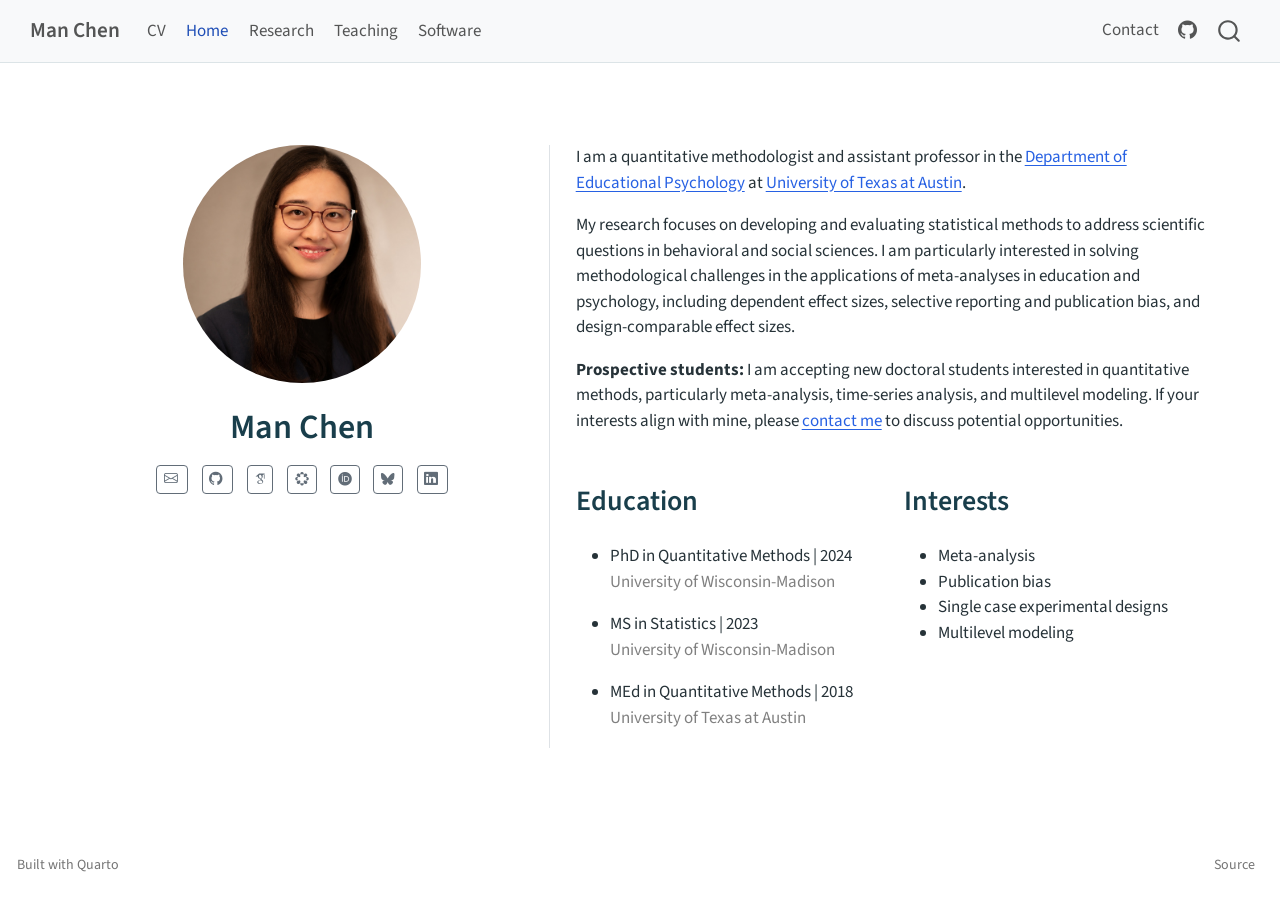
==== commit f0a4c8b3: "Updated cv." ====
--- a/docs/index.html
+++ b/docs/index.html
@@ -187,7 +187,8 @@
   </div>
   <div class="about-contents"><div id="about">
 <p>I am a quantitative methodologist and assistant professor in the <a href="https://education.utexas.edu/departments/educational-psychology/">Department of Educational Psychology</a> at <a href="https://www.utexas.edu/">University of Texas at Austin</a>.</p>
-<p>My research focuses on developing and evaluating statistical methods to address scientific questions in education and psychology. I am particularly interested in solving methodological challenges that arise when applying meta-analytic techniques to real-world datasets, including dependent effect sizes, selective reporting and publication bias, and design-comparable effect sizes.</p>
+<p>My research focuses on developing and evaluating statistical methods to address scientific questions in behavioral and social sciences. I am particularly interested in solving methodological challenges in the applications of meta-analyses in education and psychology, including dependent effect sizes, selective reporting and publication bias, and design-comparable effect sizes.</p>
+<p><strong>Prospective students:</strong> I am accepting new doctoral students interested in quantitative methods, particularly meta-analysis, time-series analysis, and multilevel modeling. If your interests align with mine, please <a href="mailto:man.chen@austin.utexas.edu">contact me</a> to discuss potential opportunities.</p>
 <div class="grid">
 <section id="education" class="level2 g-col-6">
 <h2 data-anchor-id="education">Education</h2>
@@ -281,7 +282,7 @@
     }
       var localhostRegex = new RegExp(/^(?:http|https):\/\/localhost\:?[0-9]*\//);
       var mailtoRegex = new RegExp(/^mailto:/);
-        var filterRegex = new RegExp("https:\/\/manchen07\.github\.io\/manchen\/");
+        var filterRegex = new RegExp("https:\/\/manchenqm\.com\/");
       var isInternal = (href) => {
           return filterRegex.test(href) || localhostRegex.test(href) || mailtoRegex.test(href);
       }
